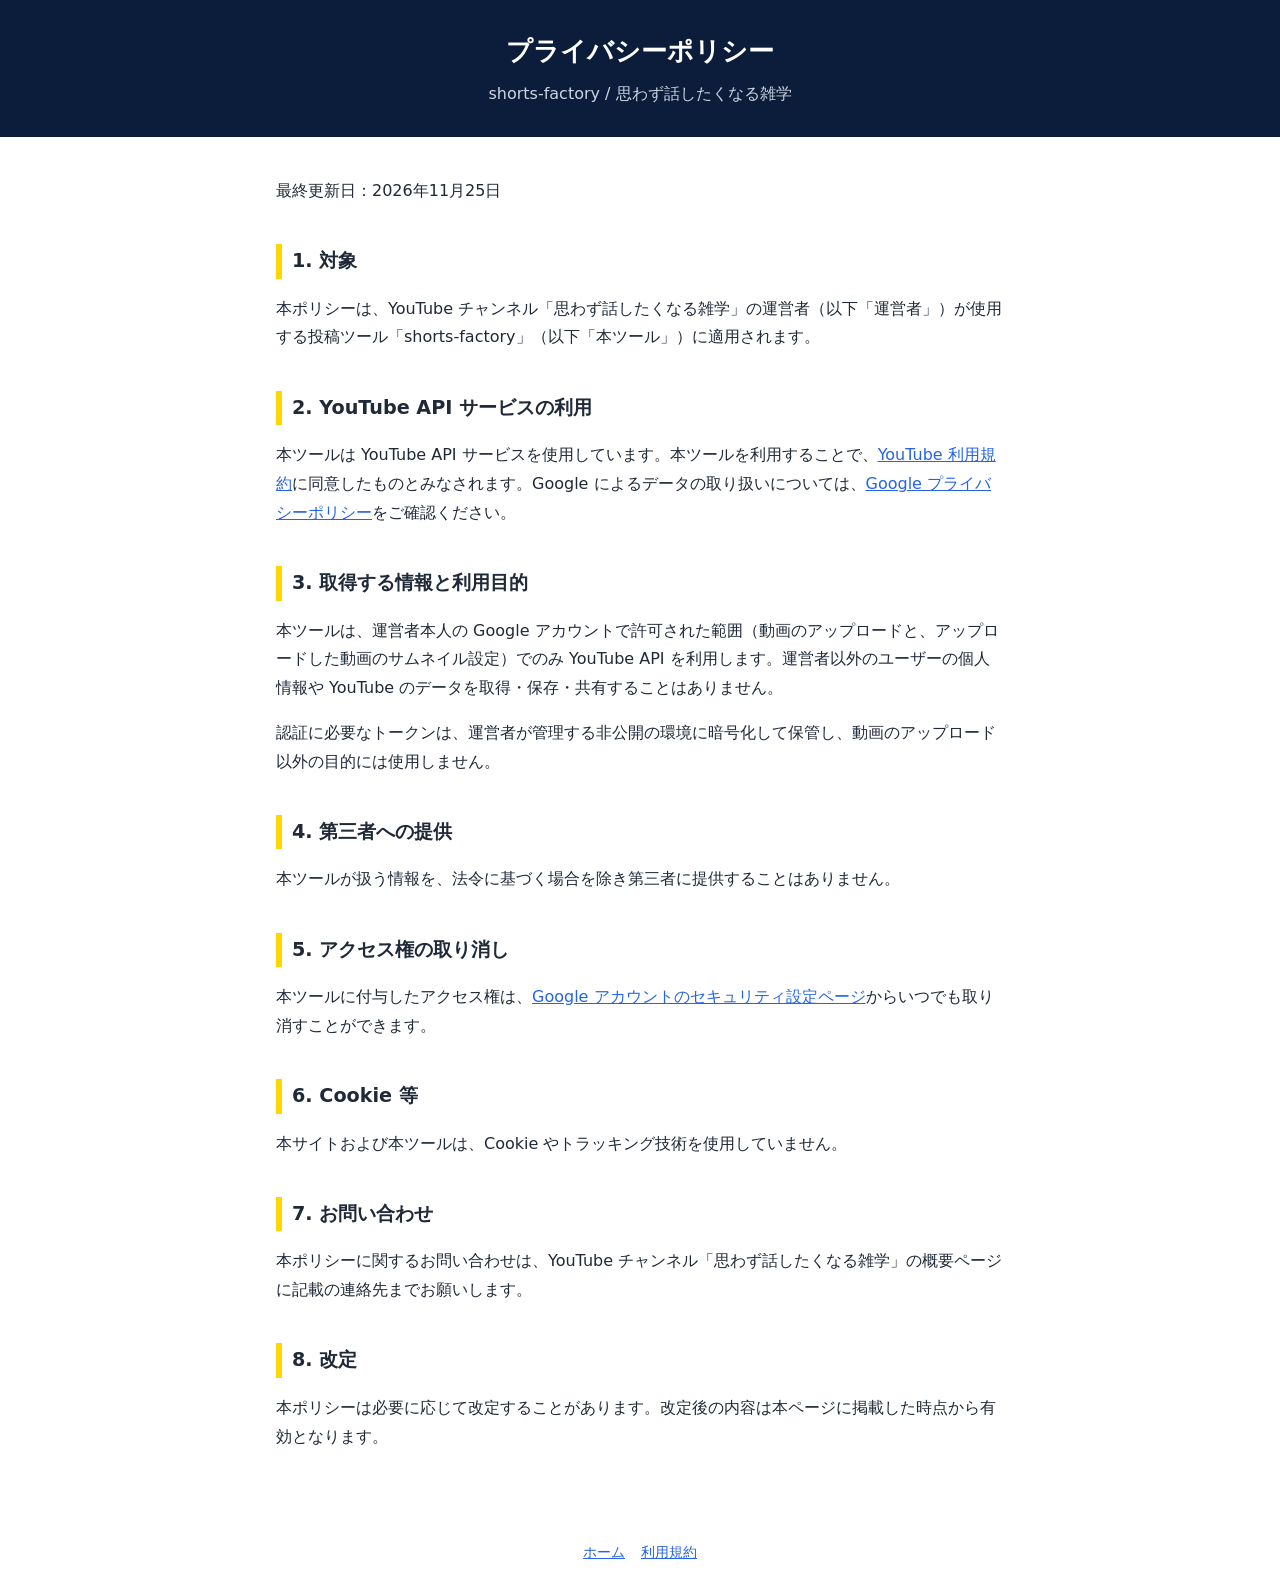
==== site/privacy.html @ 85e4d805 "Add homepage / privacy policy / terms pages for the OAuth consent screen Co-Authored-By: Claude Opus" ====
<!doctype html>
<html lang="ja"><head><meta charset="utf-8"><meta name="viewport" content="width=device-width,initial-scale=1">
<title>プライバシーポリシー</title><link rel="stylesheet" href="style.css"></head>
<body>
<header><h1>プライバシーポリシー</h1><p>shorts-factory / 思わず話したくなる雑学</p></header>
<main>
<p>最終更新日：2026年11月25日</p>
<h2>1. 対象</h2>
<p>本ポリシーは、YouTube チャンネル「思わず話したくなる雑学」の運営者（以下「運営者」）が使用する投稿ツール「shorts-factory」（以下「本ツール」）に適用されます。</p>
<h2>2. YouTube API サービスの利用</h2>
<p>本ツールは YouTube API サービスを使用しています。本ツールを利用することで、<a href="https://www.youtube.com/t/terms" rel="noopener">YouTube 利用規約</a>に同意したものとみなされます。Google によるデータの取り扱いについては、<a href="https://policies.google.com/privacy" rel="noopener">Google プライバシーポリシー</a>をご確認ください。</p>
<h2>3. 取得する情報と利用目的</h2>
<p>本ツールは、運営者本人の Google アカウントで許可された範囲（動画のアップロードと、アップロードした動画のサムネイル設定）でのみ YouTube API を利用します。運営者以外のユーザーの個人情報や YouTube のデータを取得・保存・共有することはありません。</p>
<p>認証に必要なトークンは、運営者が管理する非公開の環境に暗号化して保管し、動画のアップロード以外の目的には使用しません。</p>
<h2>4. 第三者への提供</h2>
<p>本ツールが扱う情報を、法令に基づく場合を除き第三者に提供することはありません。</p>
<h2>5. アクセス権の取り消し</h2>
<p>本ツールに付与したアクセス権は、<a href="https://myaccount.google.com/permissions" rel="noopener">Google アカウントのセキュリティ設定ページ</a>からいつでも取り消すことができます。</p>
<h2>6. Cookie 等</h2>
<p>本サイトおよび本ツールは、Cookie やトラッキング技術を使用していません。</p>
<h2>7. お問い合わせ</h2>
<p>本ポリシーに関するお問い合わせは、YouTube チャンネル「思わず話したくなる雑学」の概要ページに記載の連絡先までお願いします。</p>
<h2>8. 改定</h2>
<p>本ポリシーは必要に応じて改定することがあります。改定後の内容は本ページに掲載した時点から有効となります。</p>
</main>
<footer><nav><a href="index.html">ホーム</a><a href="terms.html">利用規約</a></nav></footer>
</body></html>
---- site/style.css ----
:root { --navy:#0b1d3a; --yellow:#ffd600; --text:#1f2937; --muted:#6b7280; --bg:#ffffff; }
@media (prefers-color-scheme: dark) { :root { --text:#e5e7eb; --muted:#9ca3af; --bg:#0b1220; } }
* { box-sizing: border-box; }
body { margin:0; font-family: "Hiragino Sans","Noto Sans JP",system-ui,sans-serif; color:var(--text); background:var(--bg); line-height:1.8; }
header { background:var(--navy); color:#fff; padding:28px 16px; text-align:center; }
header h1 { margin:0; font-size:1.6rem; } header h1 span { color:var(--yellow); }
header p { margin:6px 0 0; color:#cbd5e1; }
main { max-width:760px; margin:0 auto; padding:24px 16px 48px; }
h2 { border-left:6px solid var(--yellow); padding-left:10px; font-size:1.2rem; margin-top:2em; }
a { color:#2563eb; } footer { text-align:center; color:var(--muted); font-size:.9rem; padding:24px 16px; }
nav a { margin:0 8px; }
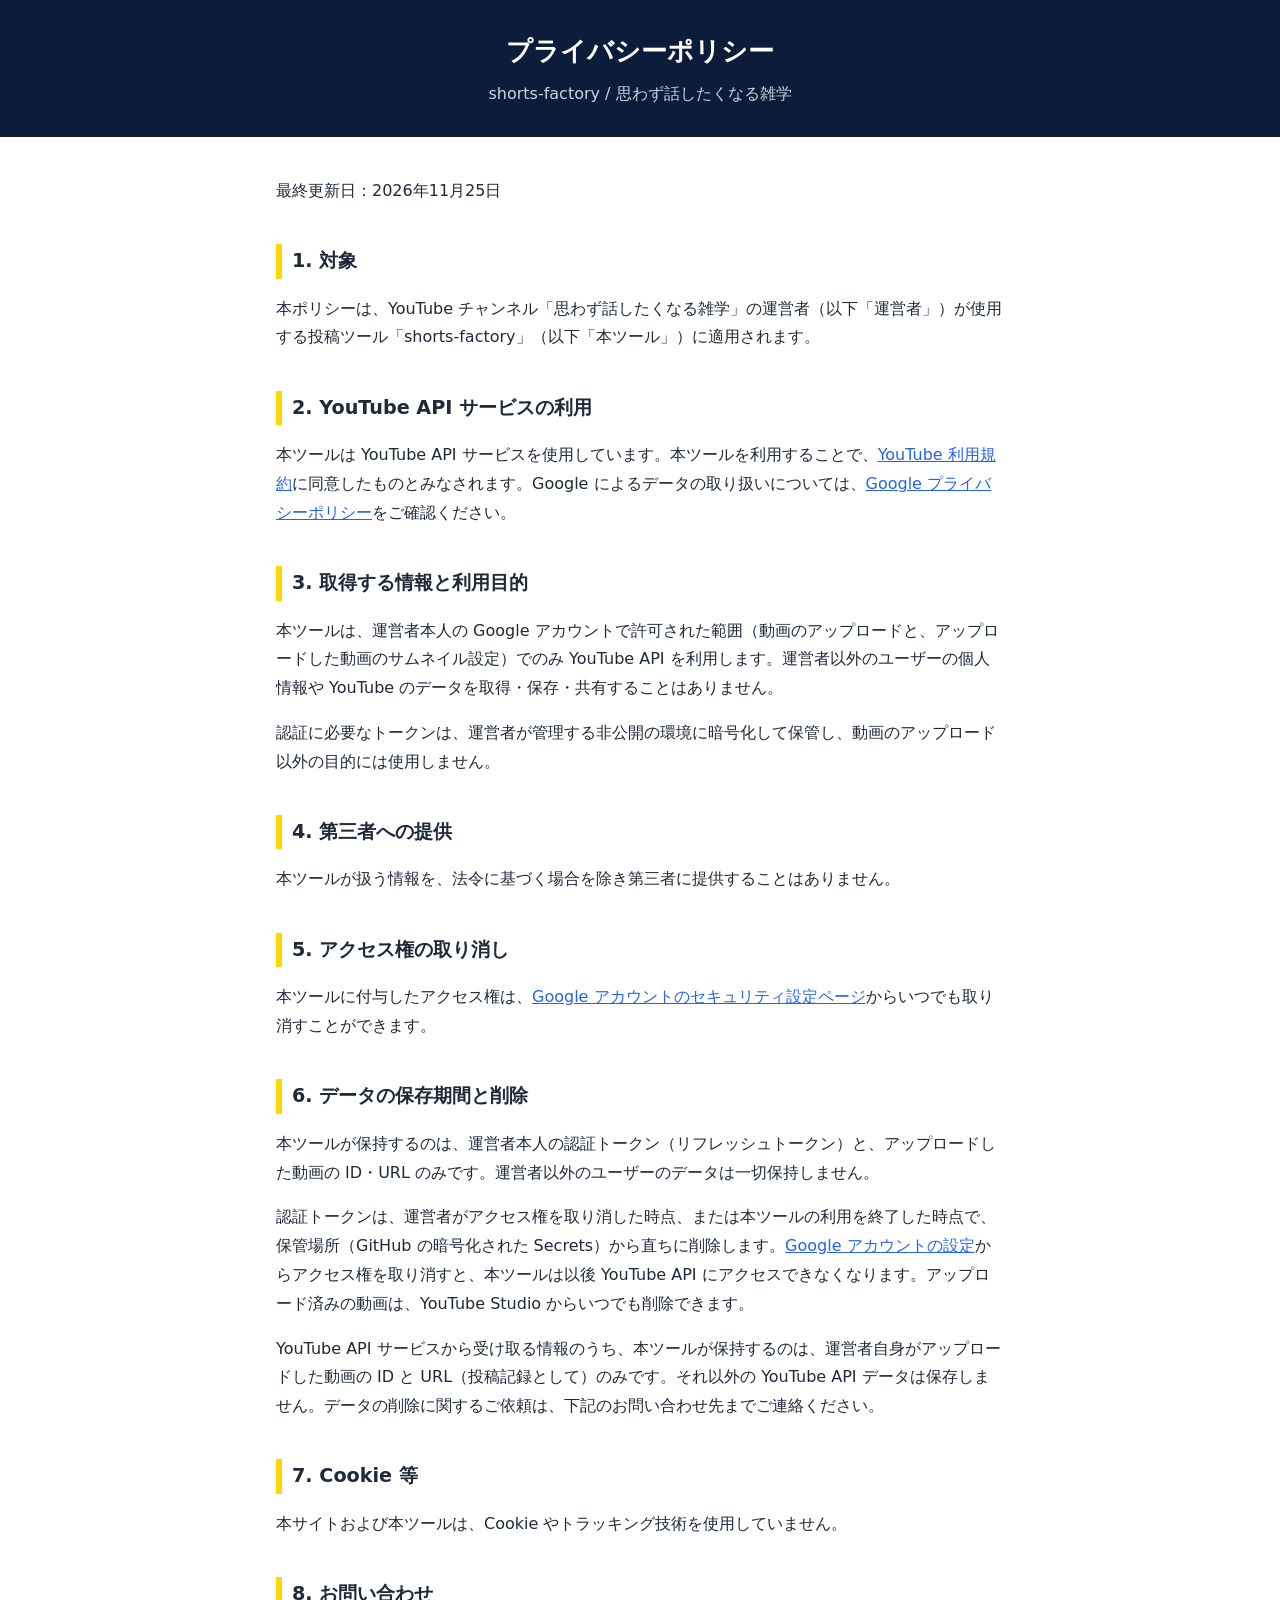
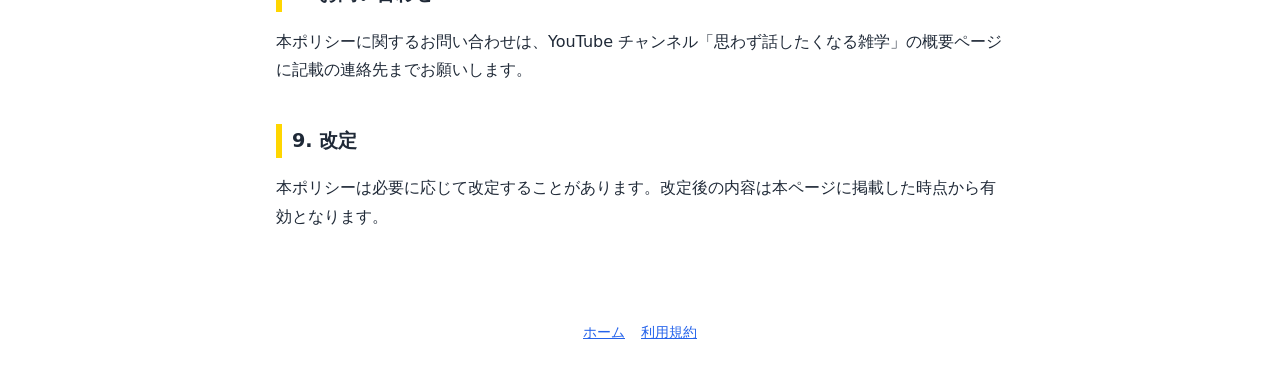
==== commit 79e40525: "Privacy policy deletion section; terms PDF for the audit Co-Authored-By: Claude Opus 5.5 <noreply@an" ====
--- a/site/privacy.html
+++ b/site/privacy.html
@@ -16,11 +16,15 @@
 <p>本ツールが扱う情報を、法令に基づく場合を除き第三者に提供することはありません。</p>
 <h2>5. アクセス権の取り消し</h2>
 <p>本ツールに付与したアクセス権は、<a href="https://myaccount.google.com/permissions" rel="noopener">Google アカウントのセキュリティ設定ページ</a>からいつでも取り消すことができます。</p>
-<h2>6. Cookie 等</h2>
+<h2>6. データの保存期間と削除</h2>
+<p>本ツールが保持するのは、運営者本人の認証トークン（リフレッシュトークン）と、アップロードした動画の ID・URL のみです。運営者以外のユーザーのデータは一切保持しません。</p>
+<p>認証トークンは、運営者がアクセス権を取り消した時点、または本ツールの利用を終了した時点で、保管場所（GitHub の暗号化された Secrets）から直ちに削除します。<a href="https://myaccount.google.com/permissions" rel="noopener">Google アカウントの設定</a>からアクセス権を取り消すと、本ツールは以後 YouTube API にアクセスできなくなります。アップロード済みの動画は、YouTube Studio からいつでも削除できます。</p>
+<p>YouTube API サービスから受け取る情報のうち、本ツールが保持するのは、運営者自身がアップロードした動画の ID と URL（投稿記録として）のみです。それ以外の YouTube API データは保存しません。データの削除に関するご依頼は、下記のお問い合わせ先までご連絡ください。</p>
+<h2>7. Cookie 等</h2>
 <p>本サイトおよび本ツールは、Cookie やトラッキング技術を使用していません。</p>
-<h2>7. お問い合わせ</h2>
+<h2>8. お問い合わせ</h2>
 <p>本ポリシーに関するお問い合わせは、YouTube チャンネル「思わず話したくなる雑学」の概要ページに記載の連絡先までお願いします。</p>
-<h2>8. 改定</h2>
+<h2>9. 改定</h2>
 <p>本ポリシーは必要に応じて改定することがあります。改定後の内容は本ページに掲載した時点から有効となります。</p>
 </main>
 <footer><nav><a href="index.html">ホーム</a><a href="terms.html">利用規約</a></nav></footer>
